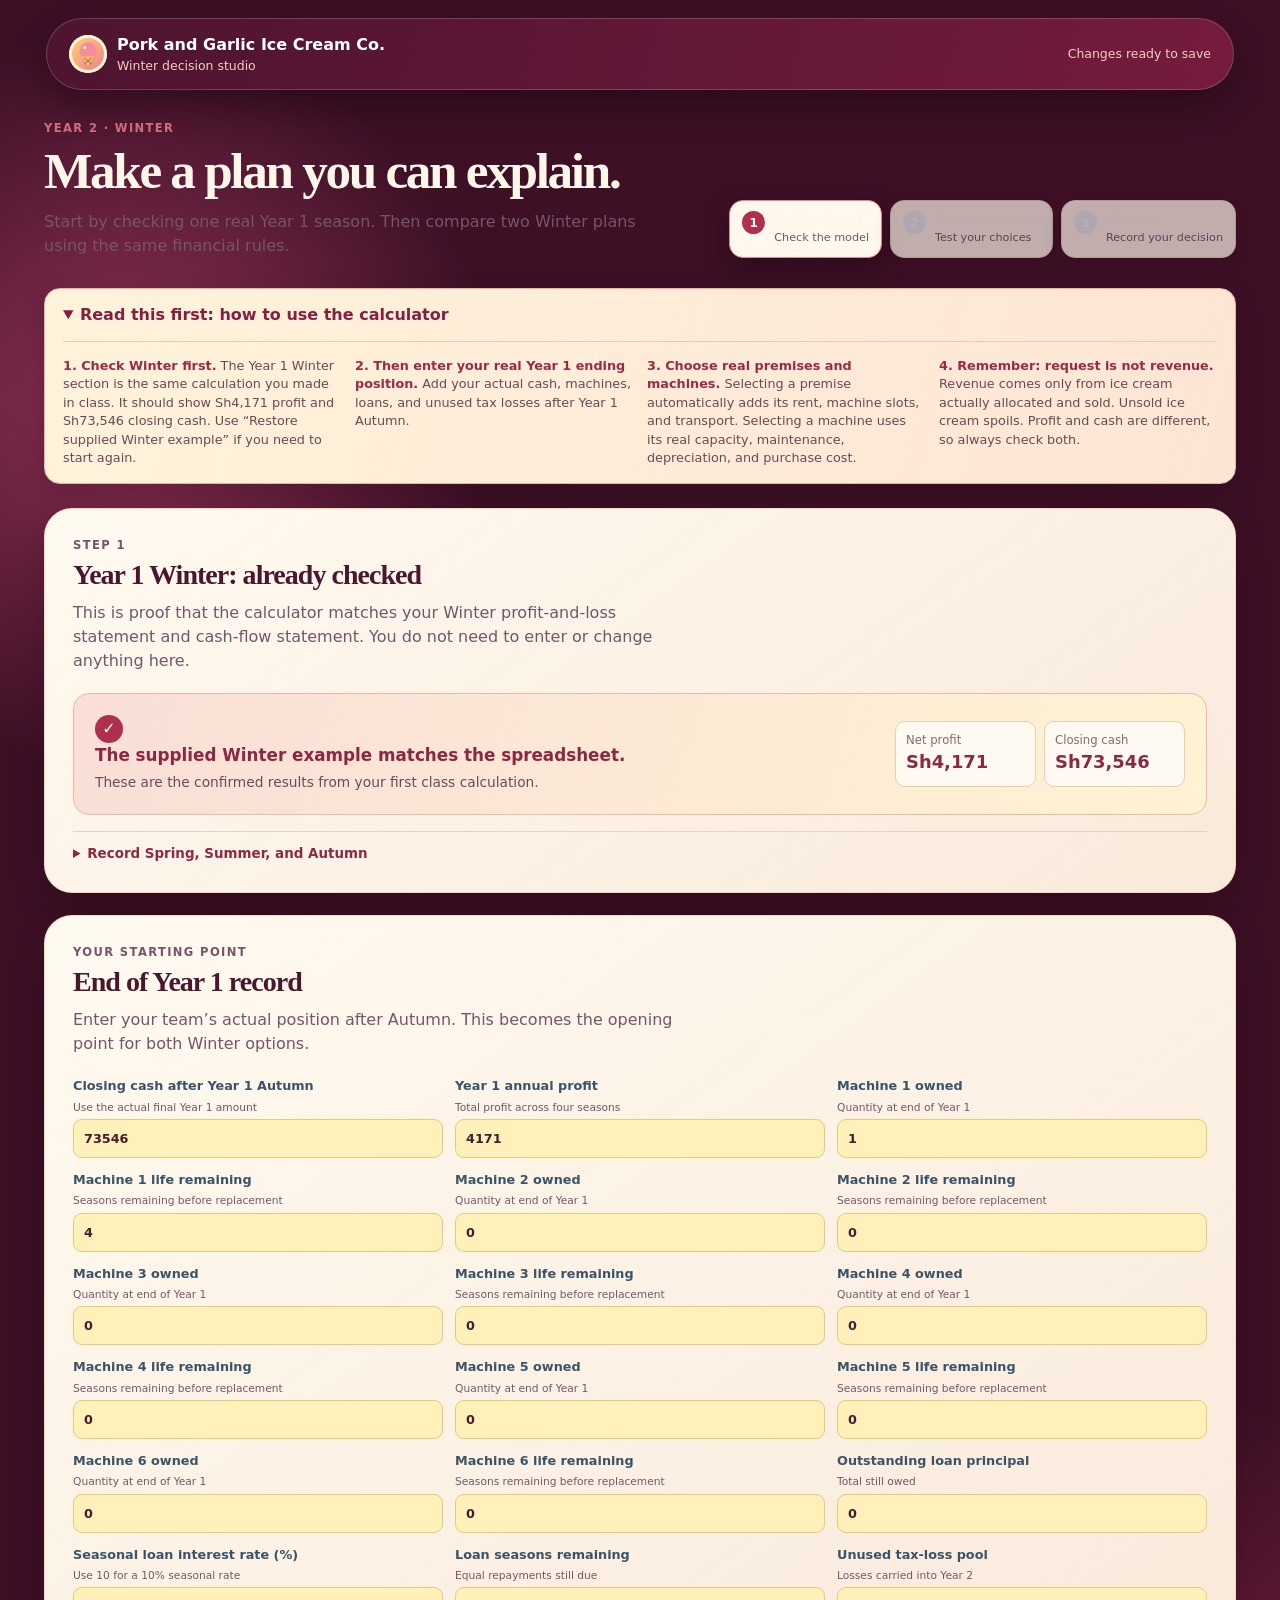
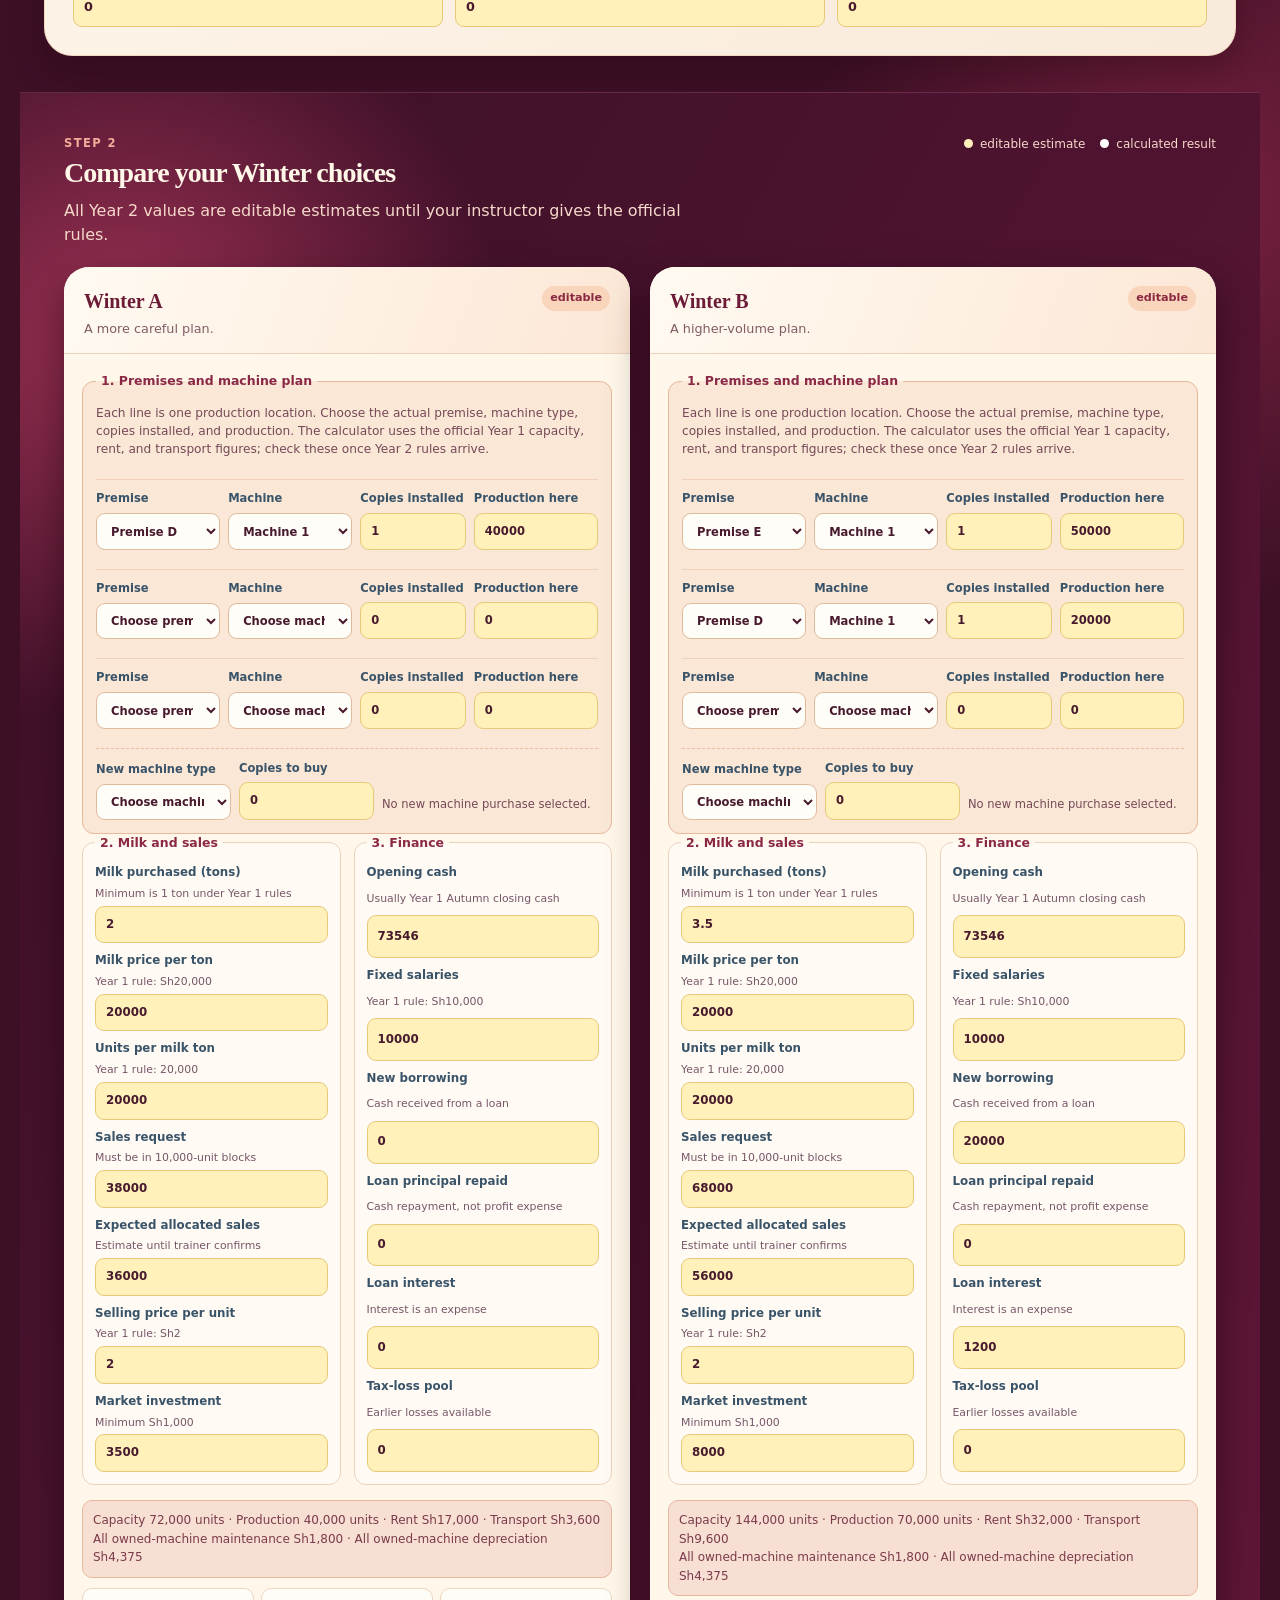
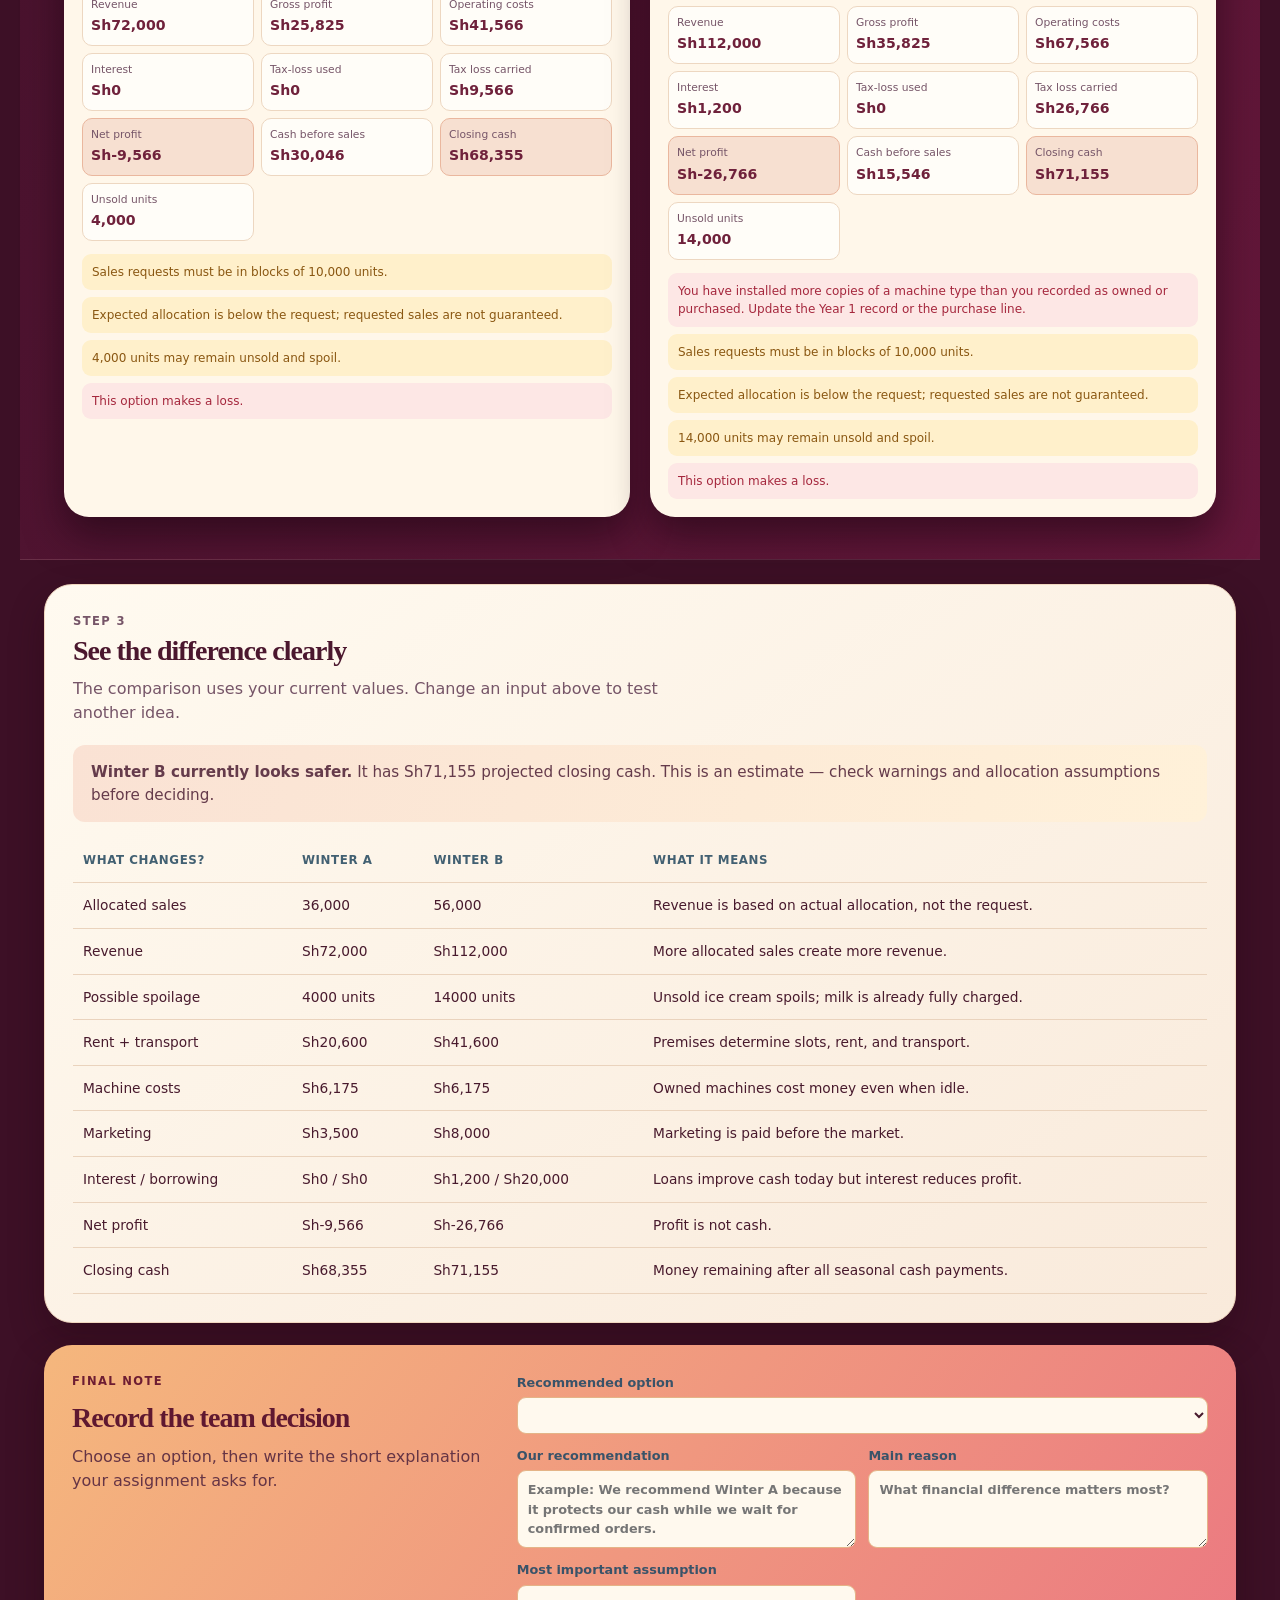
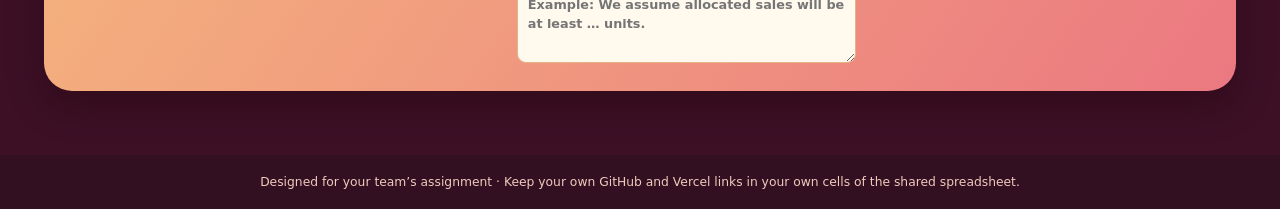
==== index.html @ 39e5e7fb "Add files via upload" ====
<!doctype html>
<html lang="en">
<head>
  <meta charset="utf-8" />
  <meta name="viewport" content="width=device-width, initial-scale=1" />
  <meta name="description" content="Year 2 Winter decision tool for Pork and Garlic Ice Cream Co." />
  <title>Winter Decision Studio | Pork and Garlic Ice Cream Co.</title>
  <link rel="icon" type="image/svg+xml" href="data:image/svg+xml,%3Csvg xmlns='http://www.w3.org/2000/svg' viewBox='0 0 64 64'%3E%3Crect width='64' height='64' rx='16' fill='%23501430'/%3E%3Ccircle cx='32' cy='25' r='15' fill='%23f58b9d'/%3E%3Cpath d='M20 36h24L32 56z' fill='%23f4bd72'/%3E%3Cpath d='M25 39l14 12M39 39L25 51' stroke='%23b67245' stroke-width='2'/%3E%3Ccircle cx='26' cy='20' r='3' fill='%23fff0c8'/%3E%3C/svg%3E" />
  <link rel="stylesheet" href="styles.css?v=20260917-boutique" />
</head>
<body>
  <header class="topbar">
    <div class="brand"><span class="brand-mark" role="img" aria-label="Ice cream cone"><svg viewBox="0 0 64 64" aria-hidden="true"><circle cx="32" cy="25" r="15" fill="#f58b9d"/><circle cx="26" cy="20" r="3" fill="#fff0c8"/><path d="M20 36h24L32 56z" fill="#f4bd72"/><path d="M25 39l14 12M39 39L25 51" fill="none" stroke="#b67245" stroke-width="2"/></svg></span><div><strong>Pork and Garlic Ice Cream Co.</strong><small>Winter decision studio</small></div></div>
    <span class="save-state" id="saveState">Saved on this device</span>
  </header>

  <main class="shell">
    <section class="intro" aria-labelledby="pageTitle">
      <div><p class="eyebrow">YEAR 2 · WINTER</p><h1 id="pageTitle">Make a plan you can explain.</h1><p class="intro-copy">Start by checking one real Year 1 season. Then compare two Winter plans using the same financial rules.</p></div>
      <ol class="steps" aria-label="Three step process"><li class="active"><span>1</span><b>Verify Year 1</b><small>Check the model</small></li><li><span>2</span><b>Compare plans</b><small>Test your choices</small></li><li><span>3</span><b>Choose</b><small>Record your decision</small></li></ol>
    </section>

    <details class="quick-guide" open>
      <summary>Read this first: how to use the calculator</summary>
      <div class="guide-grid">
        <p><b>1. Check Winter first.</b> The Year 1 Winter section is the same calculation you made in class. It should show Sh4,171 profit and Sh73,546 closing cash. Use “Restore supplied Winter example” if you need to start again.</p>
        <p><b>2. Then enter your real Year 1 ending position.</b> Add your actual cash, machines, loans, and unused tax losses after Year 1 Autumn.</p>
        <p><b>3. Choose real premises and machines.</b> Selecting a premise automatically adds its rent, machine slots, and transport. Selecting a machine uses its real capacity, maintenance, depreciation, and purchase cost.</p>
        <p><b>4. Remember: request is not revenue.</b> Revenue comes only from ice cream actually allocated and sold. Unsold ice cream spoils. Profit and cash are different, so always check both.</p>
      </div>
    </details>

    <section class="panel validation" id="year1" aria-labelledby="year1Title">
      <div class="section-heading"><div><p class="eyebrow">STEP 1</p><h2 id="year1Title">Year 1 Winter: already checked</h2><p>This is proof that the calculator matches your Winter profit-and-loss statement and cash-flow statement. You do not need to enter or change anything here.</p></div></div>
      <div class="simple-validation"><div><span class="check-mark">✓</span><h3>The supplied Winter example matches the spreadsheet.</h3><p>These are the confirmed results from your first class calculation.</p></div><div class="key-results light"><div><small>Net profit</small><strong>Sh4,171</strong></div><div><small>Closing cash</small><strong>Sh73,546</strong></div></div></div>
      <details class="calculation-details"><summary>Record Spring, Summer, and Autumn</summary><p class="helper">Winter is fixed above. Choose the next season, enter your team’s real decisions and actual sales, then save it. Opening cash is automatically brought forward from the previous season’s closing cash.</p><label class="select-label">Season to record <select id="seasonSelect"><option>Spring</option><option>Summer</option><option>Autumn</option></select></label><div class="key-results season-results"><div><small>Calculated net profit</small><strong id="seasonProfit">—</strong></div><div><small>Calculated closing cash</small><strong id="seasonCash">—</strong></div></div><h3 class="season-message" id="validationMessage">Enter your Spring decisions.</h3><div class="field-grid" id="validationInputs"></div><div class="calculation-strip" id="validationBreakdown"></div><button type="button" class="secondary save-button" id="saveSeason">Save this season</button><div class="progress-line" id="year1Progress"></div></details>
    </section>

    <section class="panel starting-position" aria-labelledby="positionTitle">
      <div class="section-heading"><div><p class="eyebrow">YOUR STARTING POINT</p><h2 id="positionTitle">End of Year 1 record</h2><p>Enter your team’s actual position after Autumn. This becomes the opening point for both Winter options.</p></div></div>
      <div class="field-grid position-grid" id="positionInputs"></div>
    </section>

    <section class="strategy-section" id="year2" aria-labelledby="strategyTitle">
      <div class="section-heading on-dark"><div><p class="eyebrow">STEP 2</p><h2 id="strategyTitle">Compare your Winter choices</h2><p>All Year 2 values are editable estimates until your instructor gives the official rules.</p></div><div class="legend"><span class="dot editable"></span>editable estimate <span class="dot calculated"></span>calculated result</div></div>
      <div class="scenario-grid" id="scenarioGrid"></div>
    </section>

    <section class="panel comparison" aria-labelledby="comparisonTitle">
      <div class="section-heading"><div><p class="eyebrow">STEP 3</p><h2 id="comparisonTitle">See the difference clearly</h2><p>The comparison uses your current values. Change an input above to test another idea.</p></div></div>
      <div class="comparison-summary" id="comparisonSummary"></div>
      <div class="table-wrap"><table><thead><tr><th>What changes?</th><th>Winter A</th><th>Winter B</th><th>What it means</th></tr></thead><tbody id="comparisonTable"></tbody></table></div>
    </section>

    <section class="recommendation" aria-labelledby="recommendationTitle">
      <div><p class="eyebrow">FINAL NOTE</p><h2 id="recommendationTitle">Record the team decision</h2><p>Choose an option, then write the short explanation your assignment asks for.</p></div>
      <div class="recommendation-fields"><label>Recommended option<select id="recommended"><option value="A">Winter A</option><option value="B">Winter B</option></select></label><label>Our recommendation<textarea id="recommendationText" placeholder="Example: We recommend Winter A because it protects our cash while we wait for confirmed orders."></textarea></label><label>Main reason<textarea id="reasonText" placeholder="What financial difference matters most?"></textarea></label><label>Most important assumption<textarea id="assumptionText" placeholder="Example: We assume allocated sales will be at least … units."></textarea></label></div>
    </section>
  </main>
  <footer>Designed for your team’s assignment · Keep your own GitHub and Vercel links in your own cells of the shared spreadsheet.</footer>
  <script src="app.js?v=20260917-6"></script>
</body>
</html>
---- styles.css ----
:root{--navy:#082640;--ink:#102c45;--teal:#087e7b;--teal-light:#dff5f2;--yellow:#fff0bd;--paper:#f5f8fb;--line:#d9e3ea;--muted:#607487;--danger:#b63b49;--danger-bg:#fff0f1;--safe:#167452;--safe-bg:#e5f6ee;--caution:#9b6500;--caution-bg:#fff7df;font-family:Inter,ui-sans-serif,system-ui,-apple-system,BlinkMacSystemFont,"Segoe UI",sans-serif;color:var(--ink)}*{box-sizing:border-box}body{margin:0;background:radial-gradient(circle at 90% -10%,#d5f1ee 0,transparent 25rem),var(--paper);font-size:16px;line-height:1.5}.topbar{height:72px;background:var(--navy);color:white;display:flex;align-items:center;justify-content:space-between;padding:0 max(24px,calc((100vw - 1240px)/2));box-shadow:0 2px 10px #001a2d22}.brand{display:flex;gap:10px;align-items:center}.brand-mark{height:38px;width:38px;border-radius:11px;background:linear-gradient(135deg,#26b9ad,#b2e6dc);display:grid;place-items:center;color:var(--navy);font-weight:900;font-size:.8rem}.brand strong,.brand small{display:block}.brand small,.save-state{color:#b9d5df;font-size:.78rem}.shell{max-width:1240px;margin:auto;padding:40px 24px 64px}.intro{display:flex;align-items:end;justify-content:space-between;gap:30px;margin-bottom:30px}.eyebrow{font-size:.72rem;font-weight:800;letter-spacing:.12em;color:var(--teal);margin:0 0 7px}.on-dark .eyebrow{color:#85dfd4}h1,h2,h3,p{margin-top:0}h1{font-size:clamp(2rem,4vw,3.25rem);letter-spacing:-.055em;line-height:1.04;margin-bottom:12px}h2{font-size:1.75rem;letter-spacing:-.035em;margin-bottom:5px}h3{font-size:1.05rem;margin-bottom:5px}.intro-copy,.section-heading p{max-width:620px;color:var(--muted);margin-bottom:0}.steps{list-style:none;display:flex;padding:0;margin:0;gap:8px}.steps li{min-width:115px;border:1px solid var(--line);background:#fff;border-radius:14px;padding:10px 12px;display:grid;grid-template-columns:25px 1fr;column-gap:7px;opacity:.68}.steps .active{border-color:#7acbc3;box-shadow:0 5px 20px #0b7f7920;opacity:1}.steps span{background:#e4eef3;border-radius:50%;width:23px;height:23px;display:grid;place-items:center;font-size:.75rem;font-weight:800;grid-row:span 2}.steps .active span{background:var(--teal);color:#fff}.steps b{font-size:.78rem}.steps small{font-size:.7rem;color:var(--muted)}.panel{background:#fff;border:1px solid var(--line);border-radius:22px;padding:28px;margin:22px 0;box-shadow:0 10px 24px #0c2a4209}.section-heading{display:flex;justify-content:space-between;align-items:start;gap:20px;margin-bottom:20px}.select-label,label{font-size:.8rem;font-weight:750;color:#395369;display:grid;gap:5px}select,input,textarea{font:inherit;color:var(--ink);border:1px solid #c9d5dc;border-radius:9px;padding:9px 10px;background:#fff;min-width:0}select:focus,input:focus,textarea:focus{outline:3px solid #50bcb45c;border-color:var(--teal)}.select-label select{min-width:125px;background:#fff}.year-grid{display:grid;grid-template-columns:1.75fr .85fr;gap:18px}.input-card{border:1px solid var(--line);border-radius:16px;padding:18px;background:#f9fbfc}.helper,.small-note{font-size:.8rem;color:var(--muted)}.field-grid{display:grid;grid-template-columns:repeat(3,minmax(0,1fr));gap:12px;margin-top:17px}.field-grid input,.scenario input{background:var(--yellow);border-color:#e7d397;width:100%}.field-grid label small,.scenario label small{font-weight:500;color:var(--muted);line-height:1.25}.validation-result{border-radius:16px;padding:20px;background:linear-gradient(150deg,#0b665f,#093a57);color:white;display:flex;flex-direction:column}.result-kicker{font-size:.7rem;letter-spacing:.1em;font-weight:800;color:#a2e7de;margin-bottom:7px}.validation-result h3{font-size:1.2rem}.key-results{display:grid;grid-template-columns:1fr 1fr;gap:8px;margin:14px 0}.key-results div{background:#ffffff16;border:1px solid #ffffff1c;border-radius:10px;padding:10px}.key-results small{display:block;color:#b8dbe2;font-size:.73rem}.key-results strong{font-size:1.12rem}.validation-result .small-note{color:#d1e5e9;margin-top:auto}.secondary{background:#fff;color:#0b4d5d;border:0;border-radius:9px;padding:10px;font-weight:800;cursor:pointer}.calculation-strip{display:grid;grid-template-columns:repeat(7,minmax(100px,1fr));gap:1px;background:var(--line);border:1px solid var(--line);border-radius:14px;overflow:hidden;margin-top:18px}.calc-item{background:#fff;padding:12px}.calc-item small{display:block;color:var(--muted);font-size:.72rem}.calc-item b{font-size:.9rem}.progress-line{margin-top:14px;border-radius:10px;padding:11px 14px;background:#edf7f6;color:#135d59;font-size:.86rem}.position-grid{margin:0}.strategy-section{margin:36px -24px 24px;padding:42px max(24px,calc((100vw - 1192px)/2));background:linear-gradient(120deg,#072a45,#074e59);color:#fff}.on-dark h2{color:#fff}.on-dark p{color:#c5dce0}.legend{font-size:.75rem;color:#cfe1e4;display:flex;align-items:center;gap:7px}.dot{width:9px;height:9px;border-radius:50%;display:inline-block}.dot.editable{background:var(--yellow)}.dot.calculated{background:#fff;margin-left:8px}.scenario-grid{display:grid;grid-template-columns:repeat(2,minmax(0,1fr));gap:20px}.scenario{background:#f6fbfb;color:var(--ink);border-radius:19px;overflow:hidden;box-shadow:0 14px 30px #0019273a}.scenario-header{padding:19px 20px 15px;background:#fff;border-bottom:1px solid var(--line);display:flex;justify-content:space-between;gap:15px}.scenario-header h3{font-size:1.25rem;margin:0}.scenario-header p{margin:3px 0 0;color:var(--muted);font-size:.8rem}.pill{height:max-content;padding:4px 8px;border-radius:99px;background:#e6f5f2;color:#12645f;font-size:.7rem;font-weight:800}.scenario-body{padding:18px}.scenario .input-groups{display:grid;grid-template-columns:1fr 1fr;gap:13px}.scenario fieldset{margin:0;border:1px solid #d7e3e5;border-radius:12px;padding:12px;display:grid;gap:9px}.scenario legend{font-size:.78rem;padding:0 5px;font-weight:850;color:#23536a}.scenario label{font-size:.74rem}.scenario label small{font-size:.68rem}.scenario-results{margin-top:15px}.results-grid{display:grid;grid-template-columns:repeat(3,1fr);gap:7px}.metric{background:white;border:1px solid #dce8e9;border-radius:10px;padding:8px}.metric small{color:var(--muted);font-size:.67rem;display:block}.metric b{font-size:.88rem}.metric.strong{background:#dff4ef;border-color:#abded2}.warning-list{display:grid;gap:7px;margin-top:13px}.warning{padding:9px 10px;border-radius:9px;font-size:.75rem}.warning.safe{background:var(--safe-bg);color:var(--safe)}.warning.caution{background:var(--caution-bg);color:var(--caution)}.warning.danger{background:var(--danger-bg);color:var(--danger)}.comparison-summary{padding:16px 18px;border-radius:12px;background:linear-gradient(100deg,#e0f6f3,#f7fbfb);font-size:.95rem;margin-bottom:18px}.table-wrap{overflow-x:auto}table{width:100%;border-collapse:collapse;min-width:670px}th,td{text-align:left;border-bottom:1px solid var(--line);padding:12px 10px;font-size:.86rem}th{color:#426072;font-size:.74rem;text-transform:uppercase;letter-spacing:.05em}.recommendation{border-radius:22px;background:linear-gradient(120deg,#ffe8a2,#f9d66a);padding:28px;display:grid;grid-template-columns:.75fr 1.25fr;gap:30px}.recommendation .eyebrow{color:#775400}.recommendation h2{margin-bottom:6px}.recommendation p{color:#604d20}.recommendation-fields{display:grid;grid-template-columns:1fr 1fr;gap:12px}.recommendation-fields label:first-child{grid-column:span 2}.recommendation textarea{min-height:78px;resize:vertical}footer{background:#06253c;color:#bed1d9;text-align:center;padding:18px 24px;font-size:.77rem}@media(max-width:880px){.intro,.section-heading{align-items:start;flex-direction:column}.steps{width:100%}.steps li{flex:1}.year-grid,.scenario-grid,.recommendation{grid-template-columns:1fr}.field-grid{grid-template-columns:repeat(2,minmax(0,1fr))}.strategy-section{padding-top:30px}.recommendation-fields{grid-template-columns:1fr}.recommendation-fields label:first-child{grid-column:auto}}@media(max-width:530px){.topbar{height:auto;padding:14px 18px}.save-state{display:none}.shell{padding:26px 15px 48px}.panel{padding:18px;border-radius:17px}.steps li{min-width:0;padding:8px}.steps small{display:none}.steps b{font-size:.7rem}.field-grid{grid-template-columns:1fr}.calculation-strip{grid-template-columns:repeat(2,1fr)}.scenario .input-groups{grid-template-columns:1fr}.strategy-section{margin-left:-15px;margin-right:-15px;padding-left:15px;padding-right:15px}.legend{font-size:.68rem}.key-results{grid-template-columns:1fr 1fr}}
/* Premise and machine choices are shown as a compact production plan. */
.setup{margin:0 0 14px;border:1px solid #9ed7d1!important;background:#eaf8f6;padding:13px!important}.setup-help{font-size:.76rem;color:#416471;margin:0 0 12px}.setup-row{display:grid;grid-template-columns:1fr 1fr .85fr 1fr;gap:8px;padding:10px 0;border-top:1px solid #cce6e2}.setup-row label,.purchase-row label{font-size:.72rem}.setup-row select,.purchase-row select{width:100%;background:#fff}.purchase-row{display:grid;grid-template-columns:1fr 1fr 1.6fr;gap:8px;align-items:end;padding-top:11px;border-top:1px dashed #9fcfc9}.purchase-row p{font-size:.72rem;color:#35626a;margin:0 0 6px}.machine-summary{font-size:.75rem;line-height:1.55;color:#1f5b5a;background:#dff3ef;border:1px solid #b6dfd7;border-radius:10px;padding:10px;margin-bottom:10px}@media(max-width:530px){.setup-row,.purchase-row{grid-template-columns:1fr 1fr}.purchase-row p{grid-column:span 2}}
 .save-button{margin-top:8px;background:#cceee8}
 .quick-guide{margin:0 0 24px;border:1px solid #b6ddd8;background:#eaf8f5;border-radius:16px;padding:0 18px}.quick-guide summary{padding:14px 0;color:#105f5b;font-weight:850;cursor:pointer}.guide-grid{display:grid;grid-template-columns:repeat(4,minmax(0,1fr));gap:14px;border-top:1px solid #bde0db;padding:15px 0}.guide-grid p{font-size:.8rem;line-height:1.45;color:#355b68;margin:0}.guide-grid b{color:#0b5658}@media(max-width:880px){.guide-grid{grid-template-columns:repeat(2,minmax(0,1fr))}}@media(max-width:530px){.guide-grid{grid-template-columns:1fr}.quick-guide{padding:0 14px}}
 .simple-validation{display:flex;align-items:center;justify-content:space-between;gap:24px;padding:21px;border:1px solid #a9dacd;border-radius:16px;background:linear-gradient(105deg,#e1f7ee,#f6fffb)}.simple-validation h3{margin:0 0 4px;color:#176146}.simple-validation p{margin:0;color:#3a6658;font-size:.86rem}.check-mark{display:inline-grid;place-items:center;width:28px;height:28px;border-radius:50%;background:#137553;color:#fff;font-weight:900;margin-right:7px;vertical-align:middle}.key-results.light{min-width:290px;margin:0}.key-results.light div{background:#fff;border-color:#bde4d5;color:#165c43}.key-results.light small{color:#497362}.calculation-details{margin-top:16px;border-top:1px solid var(--line);padding-top:12px}.calculation-details summary{color:#416475;font-size:.84rem;font-weight:750;cursor:pointer}.calculation-details .select-label{margin-top:13px;width:max-content}.calculation-details .calculation-strip{margin-top:16px}@media(max-width:650px){.simple-validation{align-items:start;flex-direction:column}.key-results.light{min-width:0;width:100%}}
 .season-results{margin:16px 0 12px;max-width:410px}.season-results div{background:#edf7f5;border:1px solid #bee1d9;color:#155b56}.season-results small{color:#55736f}.season-message{font-size:.9rem;color:#2d5d70;margin:12px 0 0}
/* Boutique ice-cream redesign: visual layer only. Calculator structure and logic stay unchanged. */
:root{--navy:#3b1025;--ink:#481a2d;--teal:#ad304d;--teal-light:#f7e6d9;--yellow:#fff0bd;--paper:#51142f;--line:#ead3bd;--muted:#765568;--danger:#a5273d;--danger-bg:#fde8e8;--safe:#28745c;--safe-bg:#e4f1e8;--caution:#8a5712;--caution-bg:#fff2d2}
body{background:radial-gradient(circle at 10% 8%,#8f3155 0,transparent 23rem),radial-gradient(circle at 94% 36%,#76203f 0,transparent 25rem),#3d1026;color:var(--ink)}
.topbar{max-width:1188px;height:auto;min-height:72px;margin:18px auto 0;border:1px solid #ffffff2e;border-radius:999px;background:linear-gradient(105deg,#4d1430,#751b3e);box-shadow:0 15px 35px #18040f77;padding:12px 22px}.brand-mark{background:linear-gradient(135deg,#ffd474,#ef7d92);color:#57122c;border-radius:50%;box-shadow:inset 0 0 0 3px #fff4d5}.brand small,.save-state{color:#f4cfbd}.shell{padding-top:30px}.intro{color:#fff6ea}.intro-copy{color:#f3d8cf}.eyebrow{color:#cf6d7f}.steps li{background:#fff8ec;border-color:#efd8c5;box-shadow:0 7px 18px #20061044}.steps .active{border-color:#ed8391;box-shadow:0 8px 25px #1c050e88}.steps .active span{background:#b12f4d}.panel{background:linear-gradient(145deg,#fffaf0,#f9eadb);border-color:#f1d8c0;box-shadow:0 16px 35px #21071055;border-radius:28px}.section-heading p,.intro-copy{color:var(--muted)}h1{font-family:Georgia,'Times New Roman',serif;letter-spacing:-.045em}h2{font-family:Georgia,'Times New Roman',serif;color:#4b172e}.quick-guide{border-color:#e9b59c;background:linear-gradient(105deg,#fff3db,#fde5d4);box-shadow:0 10px 28px #22071144}.quick-guide summary{color:#841f41}.guide-grid{border-color:#edcbb7}.guide-grid p{color:#704653}.guide-grid b{color:#9c2945}.simple-validation{background:linear-gradient(105deg,#f9dfd7,#fff3d3);border-color:#eab99f}.simple-validation h3{color:#8d2642}.simple-validation p{color:#704859}.check-mark{background:#af304d}.key-results.light div,.season-results div{background:#fffaf1;border-color:#eacdb3;color:#8a2943}.key-results.light small,.season-results small{color:#8b6670}.calculation-details{border-color:#ead3bd}.calculation-details summary{color:#8d2944}.input-card{background:#fff6e9;border-color:#edd9c2}.field-grid input,.scenario input{background:#fff1b9;border-color:#e7c979}.validation-result{background:linear-gradient(145deg,#6f1939,#a12d4b)}.validation-result .small-note{color:#ffe5d3}.secondary{background:#fff6e8;color:#8c2843}.save-button{background:#f5bc87}.strategy-section{background:radial-gradient(circle at 8% 12%,#9d3154 0,transparent 24rem),linear-gradient(120deg,#3b1027,#64173a);border-top:1px solid #ffffff17;border-bottom:1px solid #ffffff17}.on-dark .eyebrow{color:#f3ac9a}.on-dark h2{color:#fff7e8}.on-dark p,.legend{color:#f6d9cb}.scenario{background:#fff7ea;border-radius:25px;box-shadow:0 18px 38px #17040e8c}.scenario-header{background:linear-gradient(110deg,#fffaf1,#fce7d6);border-color:#ecd2bd}.scenario-header h3{font-family:Georgia,'Times New Roman',serif;color:#6b1b36}.scenario-header p{color:#805c65}.pill{background:#f8d5bb;color:#8a2941}.scenario fieldset{border-color:#ead2bb;background:#fffbf4}.scenario legend{color:#8a2845}.setup{background:#fae7d6!important;border-color:#e9b99f!important}.setup-help,.purchase-row p{color:#754957}.setup-row{border-color:#efd1ba}.setup-row select,.purchase-row select{background:#fffdf8;border-color:#dfbb9e}.purchase-row{border-color:#e8bea4}.machine-summary{background:#f8dfd3;border-color:#e9b79e;color:#7a3b4b}.metric{background:#fffdf8;border-color:#edd7c1}.metric strong,.metric b{color:#6f213b}.metric.strong{background:#f7e0d1;border-color:#eab79e}.comparison-summary{background:linear-gradient(105deg,#fae2d4,#fff1d9);color:#653b4b}.recommendation{background:linear-gradient(125deg,#f5b77d,#eb7881);box-shadow:0 15px 35px #25060e77;border-radius:28px}.recommendation .eyebrow{color:#6e1d32}.recommendation h2{color:#5f1830}.recommendation p{color:#653445}.recommendation textarea,.recommendation select{background:#fff9ee;border-color:#e4b487}footer{margin-top:0;background:#321021;color:#f0cabc}.warning.safe{background:#e4f1e8}.warning.caution{background:#fff0cb}.warning.danger{background:#fde7e5}@media(max-width:1240px){.topbar{margin-left:18px;margin-right:18px}}@media(max-width:530px){.topbar{margin:0;border-radius:0}.shell{padding-top:24px}.panel,.recommendation{border-radius:20px}}
.brand-mark svg{width:34px;height:34px;display:block;filter:drop-shadow(0 2px 1px #741d3b22)}
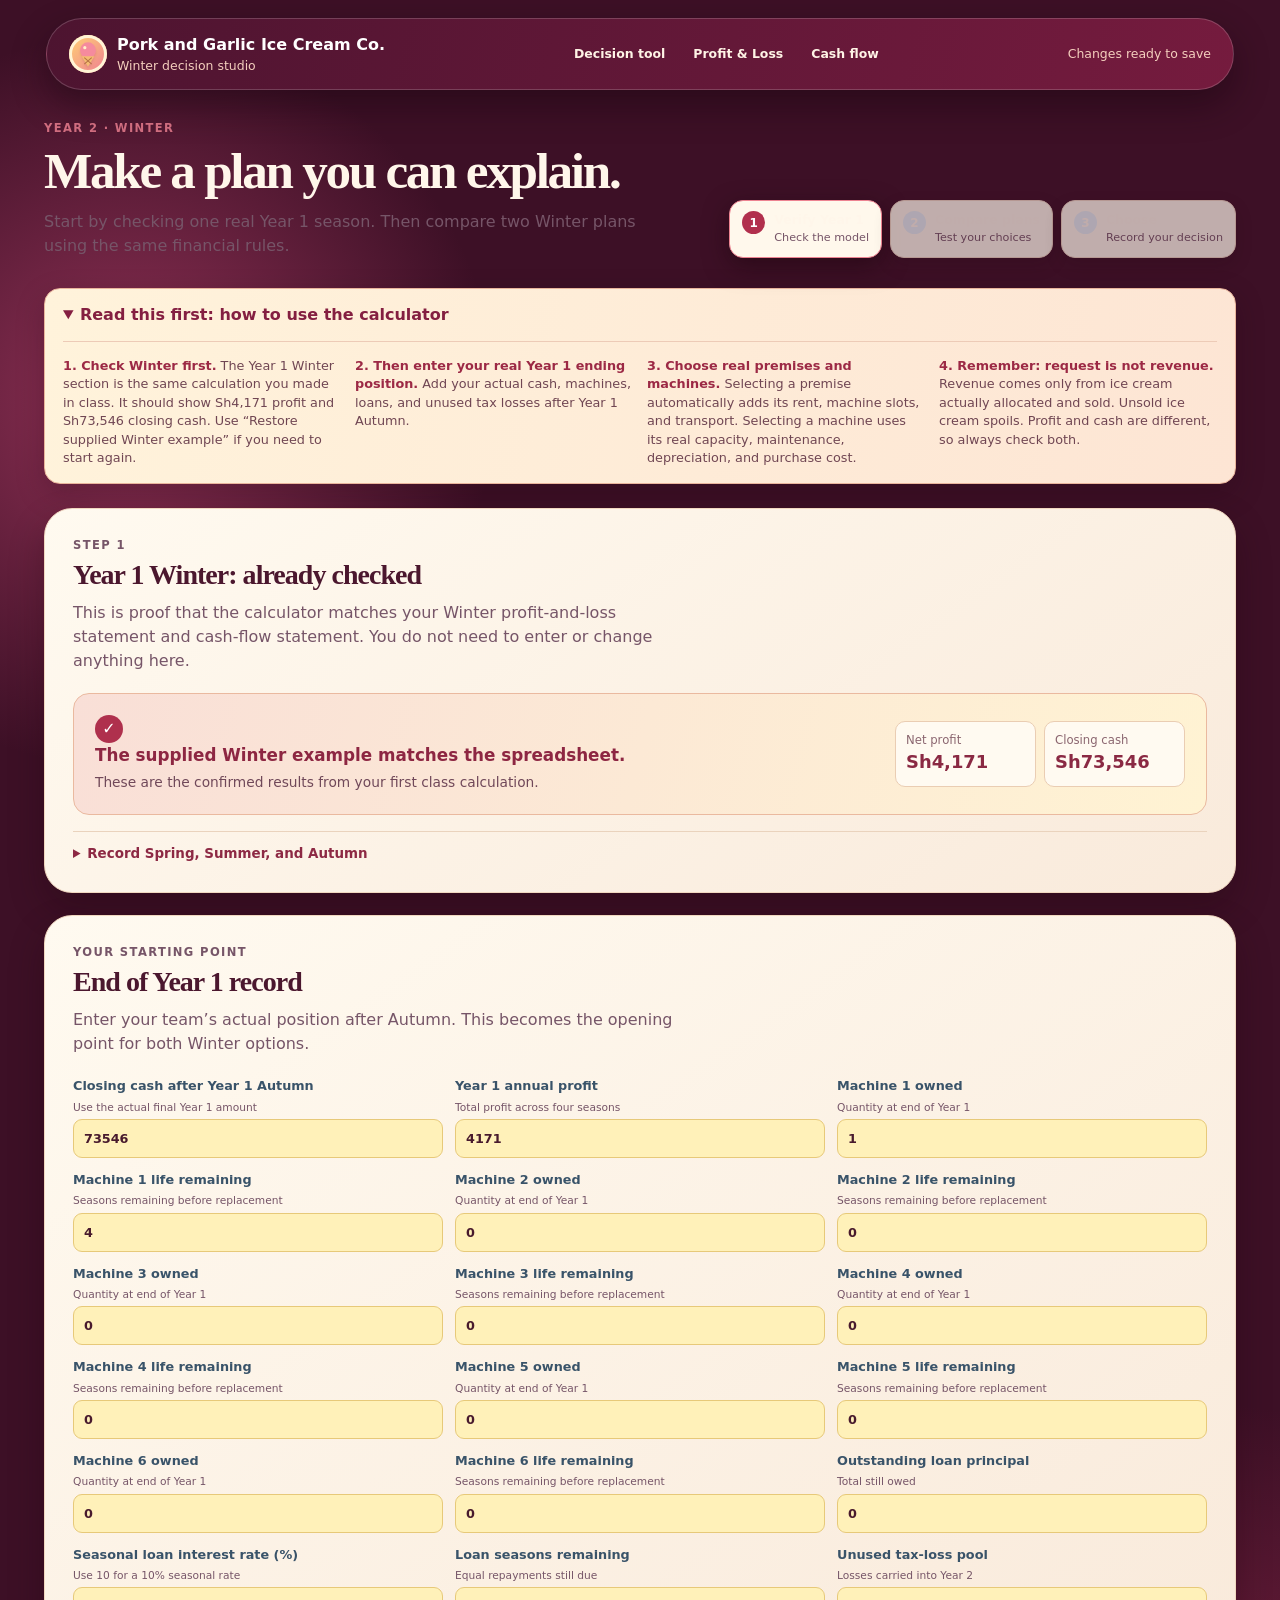
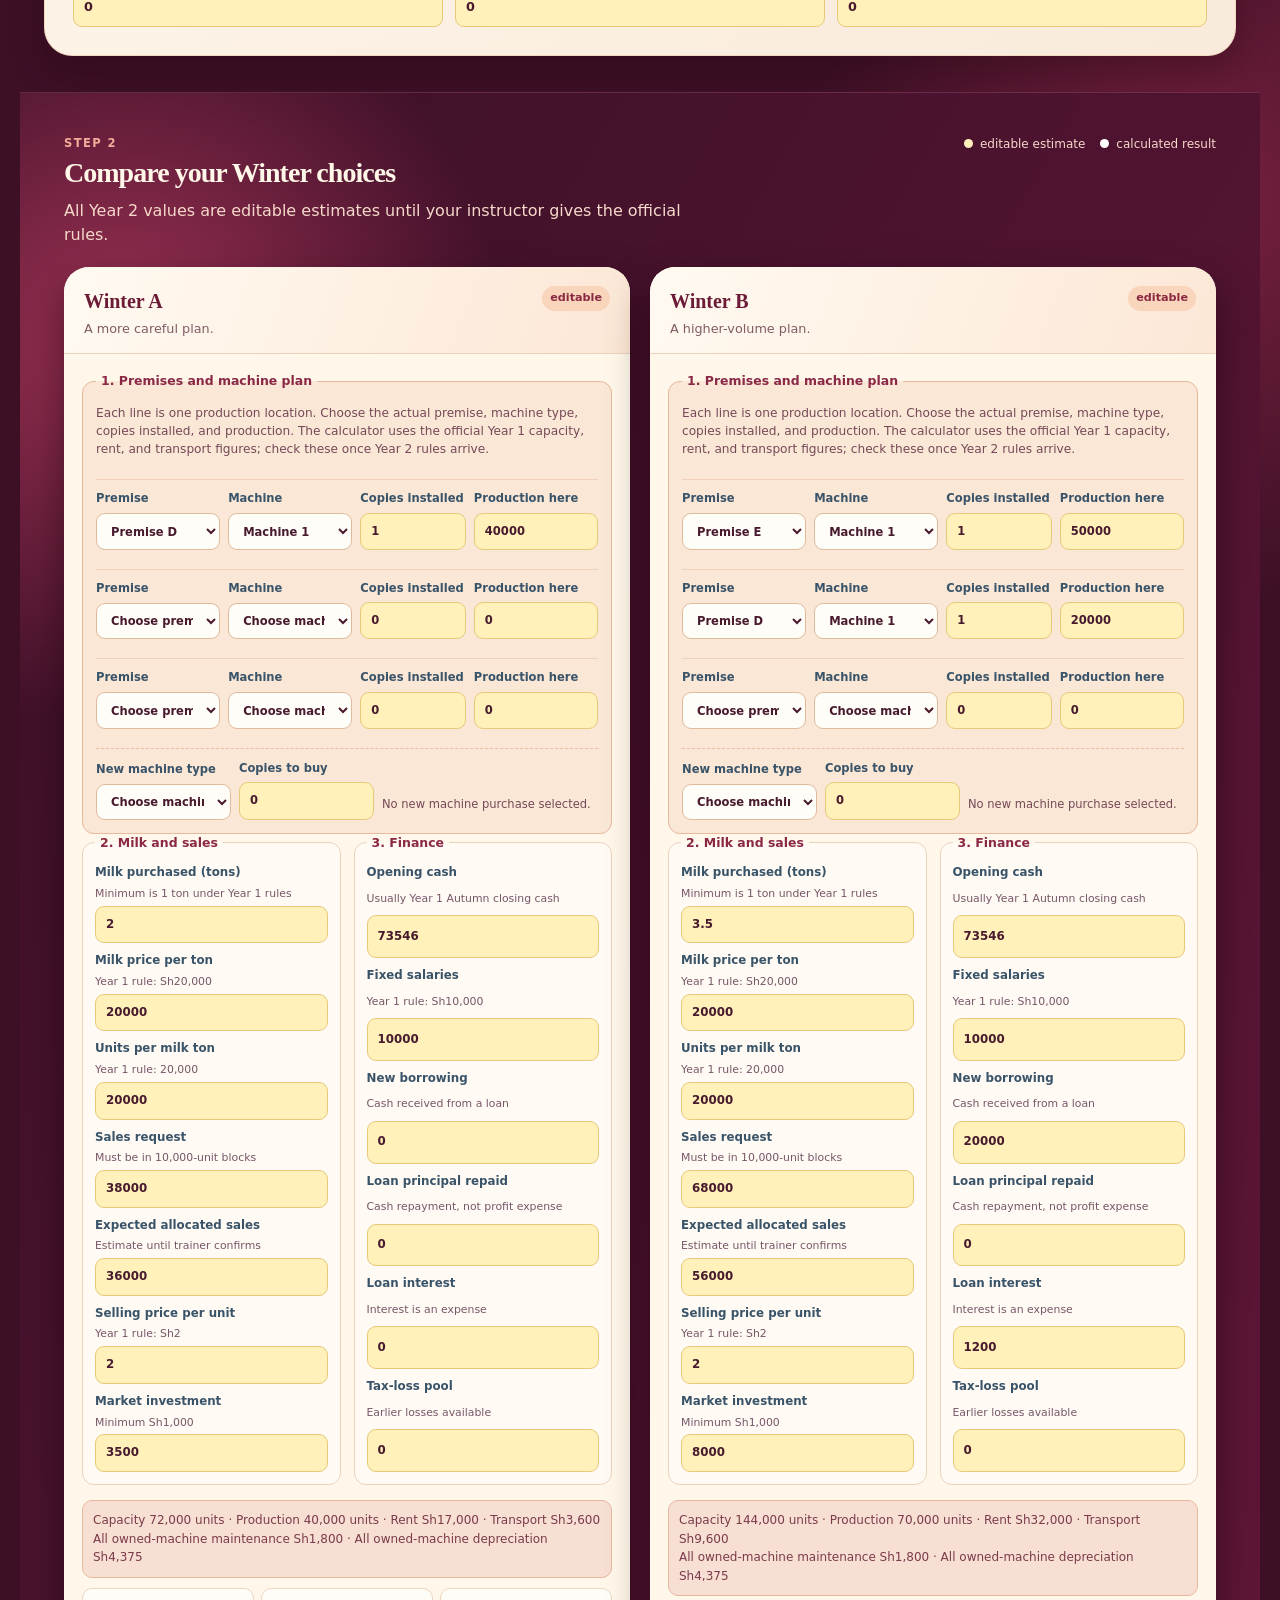
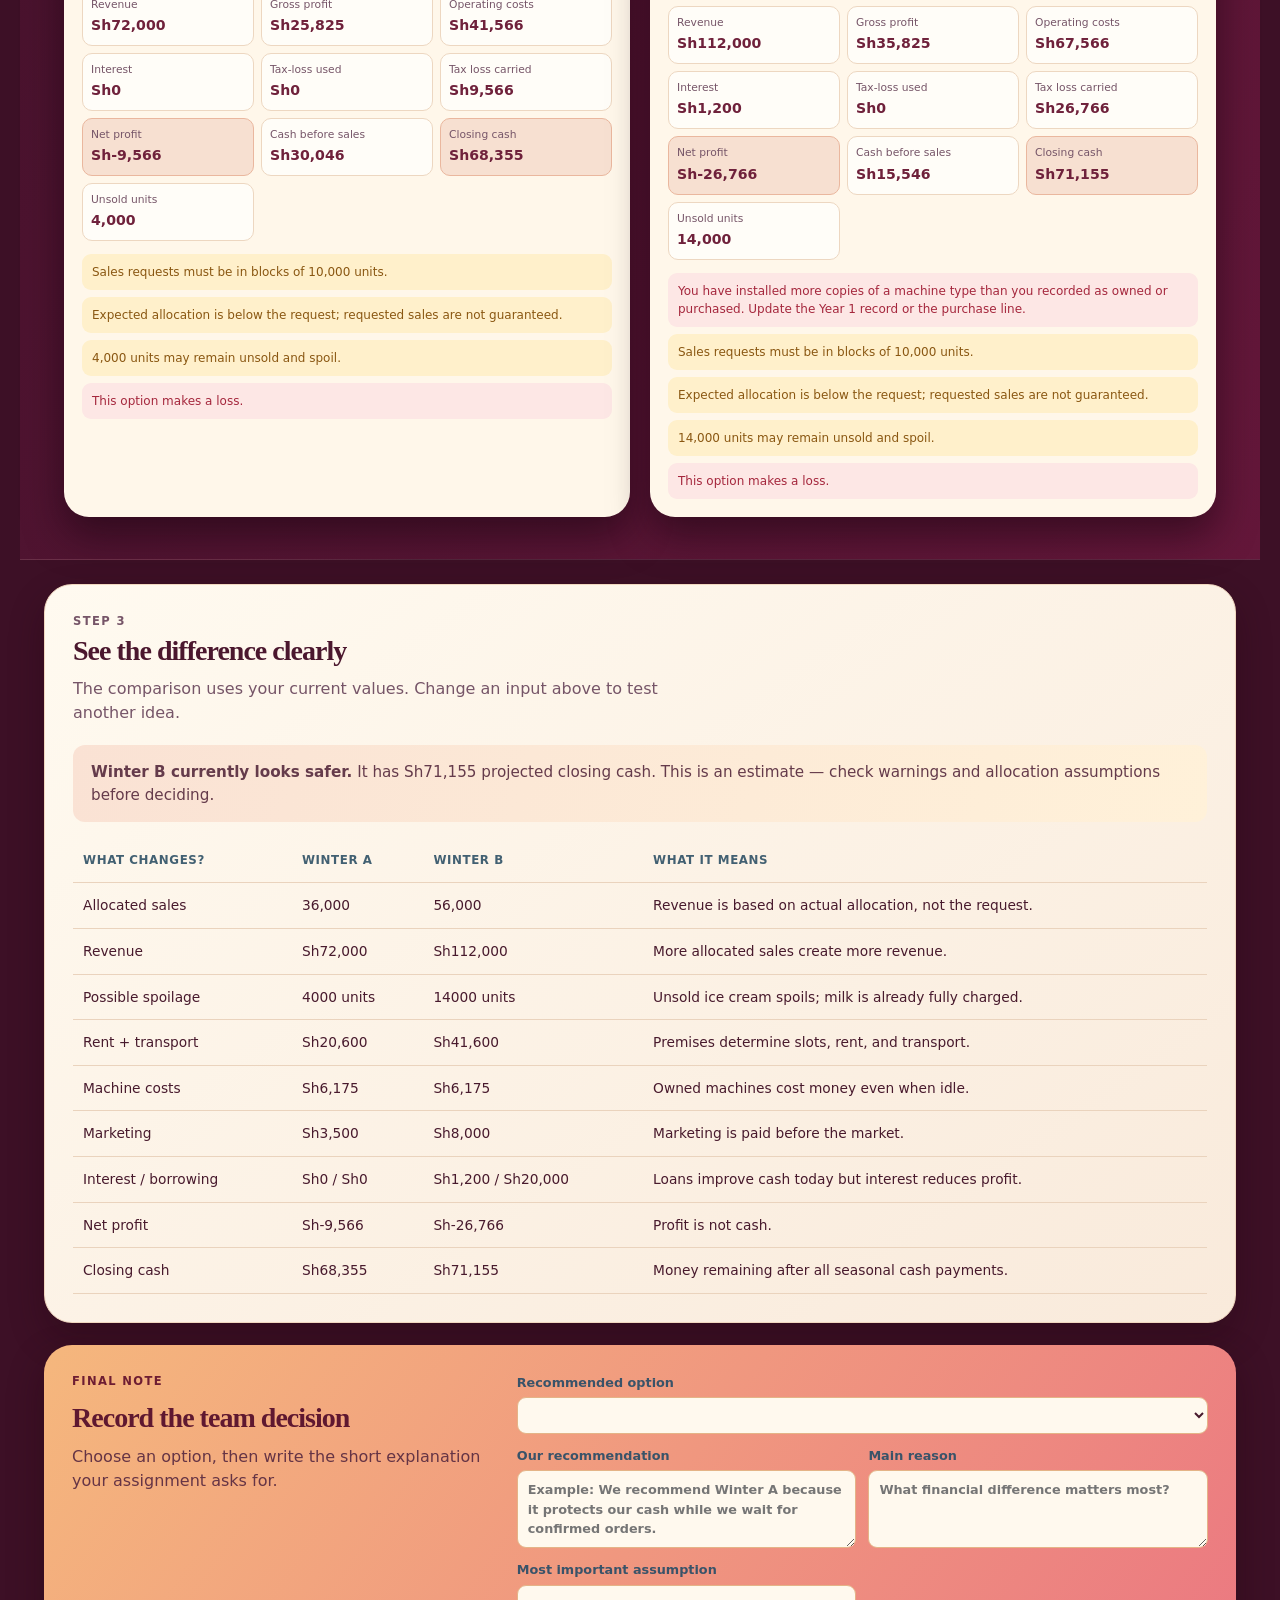
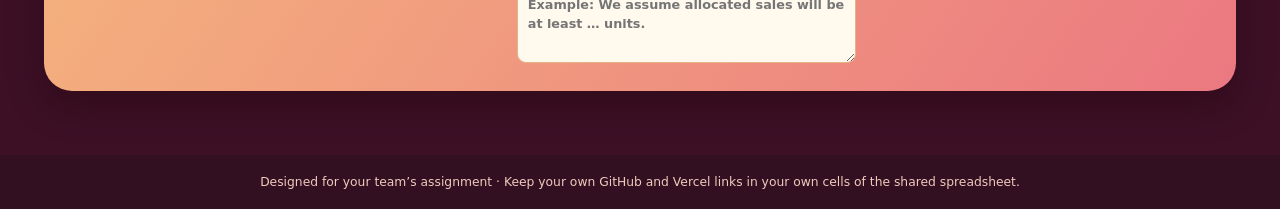
==== commit 5613517e: "Add files via upload" ====
--- a/index.html
+++ b/index.html
@@ -10,7 +10,7 @@
 </head>
 <body>
   <header class="topbar">
-    <div class="brand"><span class="brand-mark" role="img" aria-label="Ice cream cone"><svg viewBox="0 0 64 64" aria-hidden="true"><circle cx="32" cy="25" r="15" fill="#f58b9d"/><circle cx="26" cy="20" r="3" fill="#fff0c8"/><path d="M20 36h24L32 56z" fill="#f4bd72"/><path d="M25 39l14 12M39 39L25 51" fill="none" stroke="#b67245" stroke-width="2"/></svg></span><div><strong>Pork and Garlic Ice Cream Co.</strong><small>Winter decision studio</small></div></div>
+    <div class="brand"><span class="brand-mark" role="img" aria-label="Ice cream cone"><svg viewBox="0 0 64 64" aria-hidden="true"><circle cx="32" cy="25" r="15" fill="#f58b9d"/><circle cx="26" cy="20" r="3" fill="#fff0c8"/><path d="M20 36h24L32 56z" fill="#f4bd72"/><path d="M25 39l14 12M39 39L25 51" fill="none" stroke="#b67245" stroke-width="2"/></svg></span><div><strong>Pork and Garlic Ice Cream Co.</strong><small>Winter decision studio</small></div></div><nav class="page-nav"><a href="index.html">Decision tool</a><a href="profit-loss.html">Profit &amp; Loss</a><a href="cash-flow.html">Cash flow</a></nav>
     <span class="save-state" id="saveState">Saved on this device</span>
   </header>
 
--- a/styles.css
+++ b/styles.css
@@ -10,3 +10,4 @@
 body{background:radial-gradient(circle at 10% 8%,#8f3155 0,transparent 23rem),radial-gradient(circle at 94% 36%,#76203f 0,transparent 25rem),#3d1026;color:var(--ink)}
 .topbar{max-width:1188px;height:auto;min-height:72px;margin:18px auto 0;border:1px solid #ffffff2e;border-radius:999px;background:linear-gradient(105deg,#4d1430,#751b3e);box-shadow:0 15px 35px #18040f77;padding:12px 22px}.brand-mark{background:linear-gradient(135deg,#ffd474,#ef7d92);color:#57122c;border-radius:50%;box-shadow:inset 0 0 0 3px #fff4d5}.brand small,.save-state{color:#f4cfbd}.shell{padding-top:30px}.intro{color:#fff6ea}.intro-copy{color:#f3d8cf}.eyebrow{color:#cf6d7f}.steps li{background:#fff8ec;border-color:#efd8c5;box-shadow:0 7px 18px #20061044}.steps .active{border-color:#ed8391;box-shadow:0 8px 25px #1c050e88}.steps .active span{background:#b12f4d}.panel{background:linear-gradient(145deg,#fffaf0,#f9eadb);border-color:#f1d8c0;box-shadow:0 16px 35px #21071055;border-radius:28px}.section-heading p,.intro-copy{color:var(--muted)}h1{font-family:Georgia,'Times New Roman',serif;letter-spacing:-.045em}h2{font-family:Georgia,'Times New Roman',serif;color:#4b172e}.quick-guide{border-color:#e9b59c;background:linear-gradient(105deg,#fff3db,#fde5d4);box-shadow:0 10px 28px #22071144}.quick-guide summary{color:#841f41}.guide-grid{border-color:#edcbb7}.guide-grid p{color:#704653}.guide-grid b{color:#9c2945}.simple-validation{background:linear-gradient(105deg,#f9dfd7,#fff3d3);border-color:#eab99f}.simple-validation h3{color:#8d2642}.simple-validation p{color:#704859}.check-mark{background:#af304d}.key-results.light div,.season-results div{background:#fffaf1;border-color:#eacdb3;color:#8a2943}.key-results.light small,.season-results small{color:#8b6670}.calculation-details{border-color:#ead3bd}.calculation-details summary{color:#8d2944}.input-card{background:#fff6e9;border-color:#edd9c2}.field-grid input,.scenario input{background:#fff1b9;border-color:#e7c979}.validation-result{background:linear-gradient(145deg,#6f1939,#a12d4b)}.validation-result .small-note{color:#ffe5d3}.secondary{background:#fff6e8;color:#8c2843}.save-button{background:#f5bc87}.strategy-section{background:radial-gradient(circle at 8% 12%,#9d3154 0,transparent 24rem),linear-gradient(120deg,#3b1027,#64173a);border-top:1px solid #ffffff17;border-bottom:1px solid #ffffff17}.on-dark .eyebrow{color:#f3ac9a}.on-dark h2{color:#fff7e8}.on-dark p,.legend{color:#f6d9cb}.scenario{background:#fff7ea;border-radius:25px;box-shadow:0 18px 38px #17040e8c}.scenario-header{background:linear-gradient(110deg,#fffaf1,#fce7d6);border-color:#ecd2bd}.scenario-header h3{font-family:Georgia,'Times New Roman',serif;color:#6b1b36}.scenario-header p{color:#805c65}.pill{background:#f8d5bb;color:#8a2941}.scenario fieldset{border-color:#ead2bb;background:#fffbf4}.scenario legend{color:#8a2845}.setup{background:#fae7d6!important;border-color:#e9b99f!important}.setup-help,.purchase-row p{color:#754957}.setup-row{border-color:#efd1ba}.setup-row select,.purchase-row select{background:#fffdf8;border-color:#dfbb9e}.purchase-row{border-color:#e8bea4}.machine-summary{background:#f8dfd3;border-color:#e9b79e;color:#7a3b4b}.metric{background:#fffdf8;border-color:#edd7c1}.metric strong,.metric b{color:#6f213b}.metric.strong{background:#f7e0d1;border-color:#eab79e}.comparison-summary{background:linear-gradient(105deg,#fae2d4,#fff1d9);color:#653b4b}.recommendation{background:linear-gradient(125deg,#f5b77d,#eb7881);box-shadow:0 15px 35px #25060e77;border-radius:28px}.recommendation .eyebrow{color:#6e1d32}.recommendation h2{color:#5f1830}.recommendation p{color:#653445}.recommendation textarea,.recommendation select{background:#fff9ee;border-color:#e4b487}footer{margin-top:0;background:#321021;color:#f0cabc}.warning.safe{background:#e4f1e8}.warning.caution{background:#fff0cb}.warning.danger{background:#fde7e5}@media(max-width:1240px){.topbar{margin-left:18px;margin-right:18px}}@media(max-width:530px){.topbar{margin:0;border-radius:0}.shell{padding-top:24px}.panel,.recommendation{border-radius:20px}}
 .brand-mark svg{width:34px;height:34px;display:block;filter:drop-shadow(0 2px 1px #741d3b22)}
+.page-nav{display:flex;gap:8px;align-items:center}.page-nav a{color:#fff4e6;text-decoration:none;font-size:.78rem;font-weight:750;padding:8px 10px;border-radius:999px}.page-nav a:hover{background:#ffffff21}@media(max-width:760px){.page-nav{display:none}}
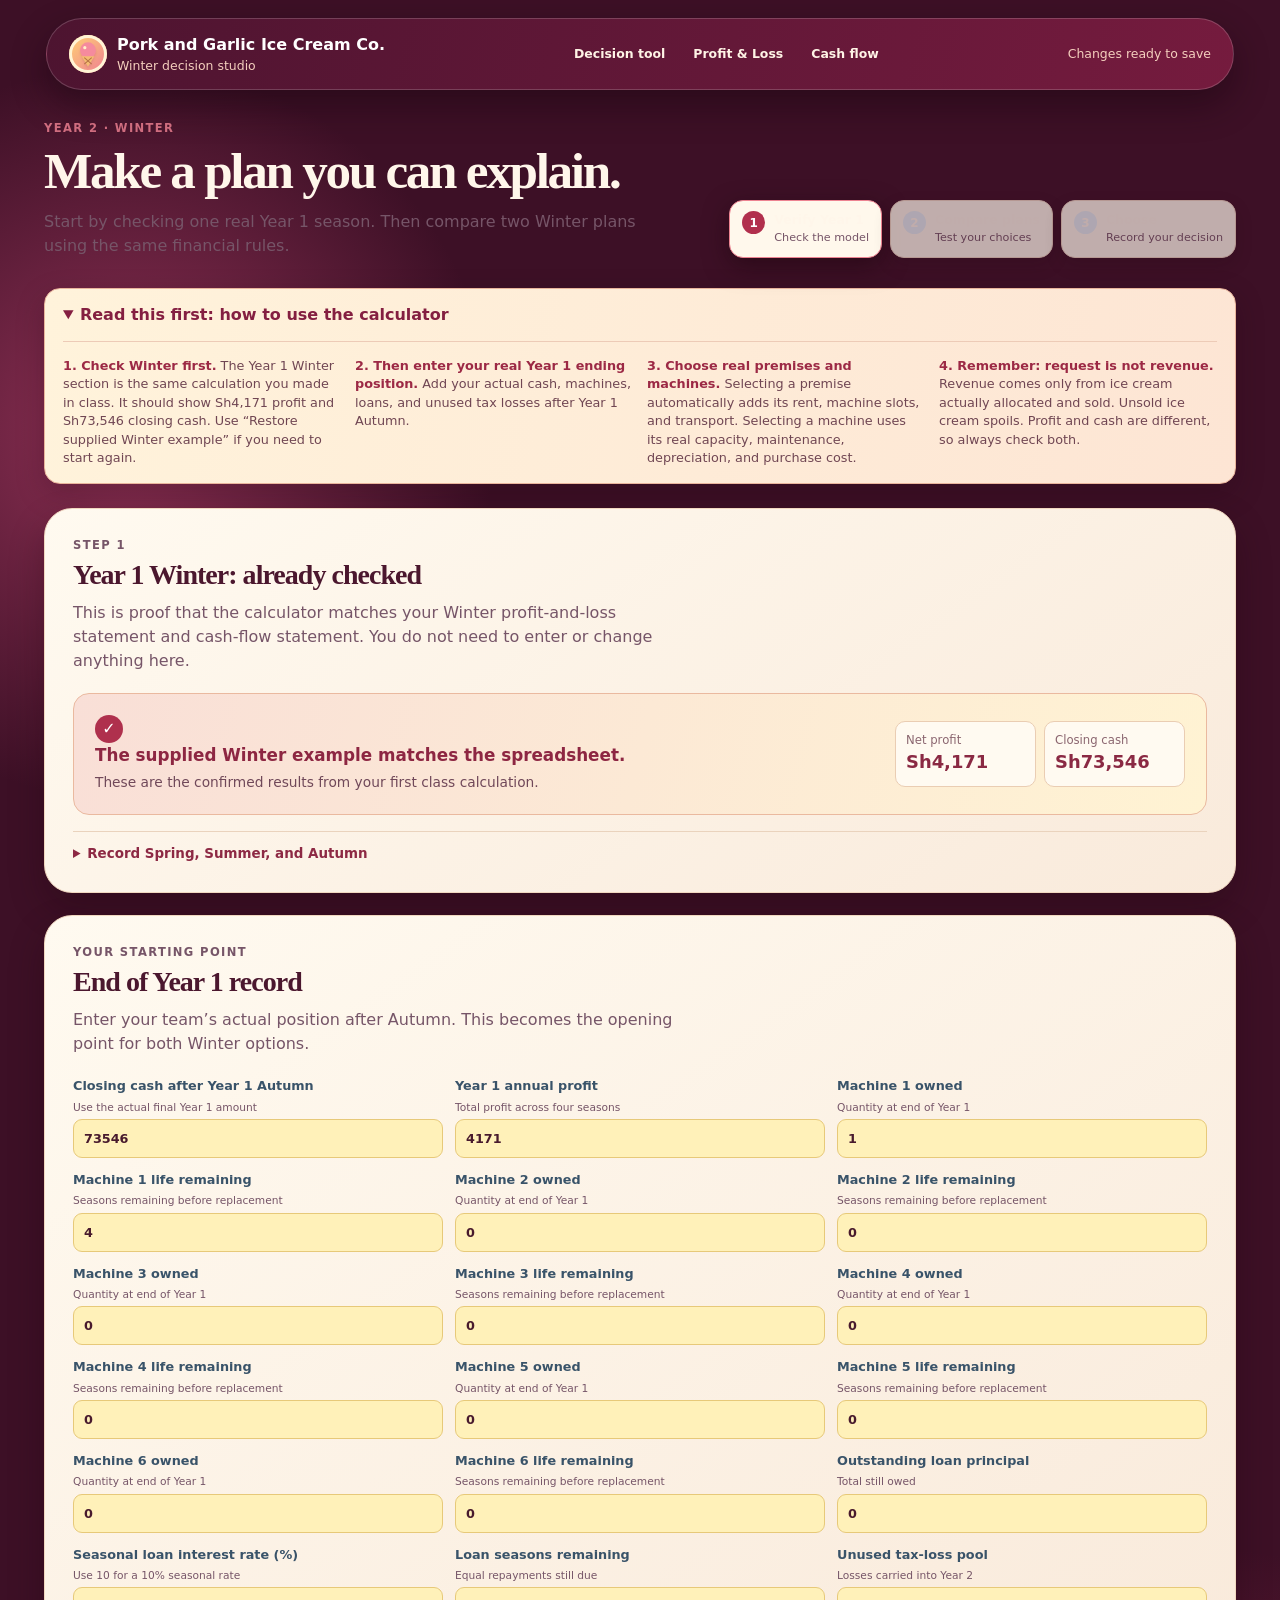
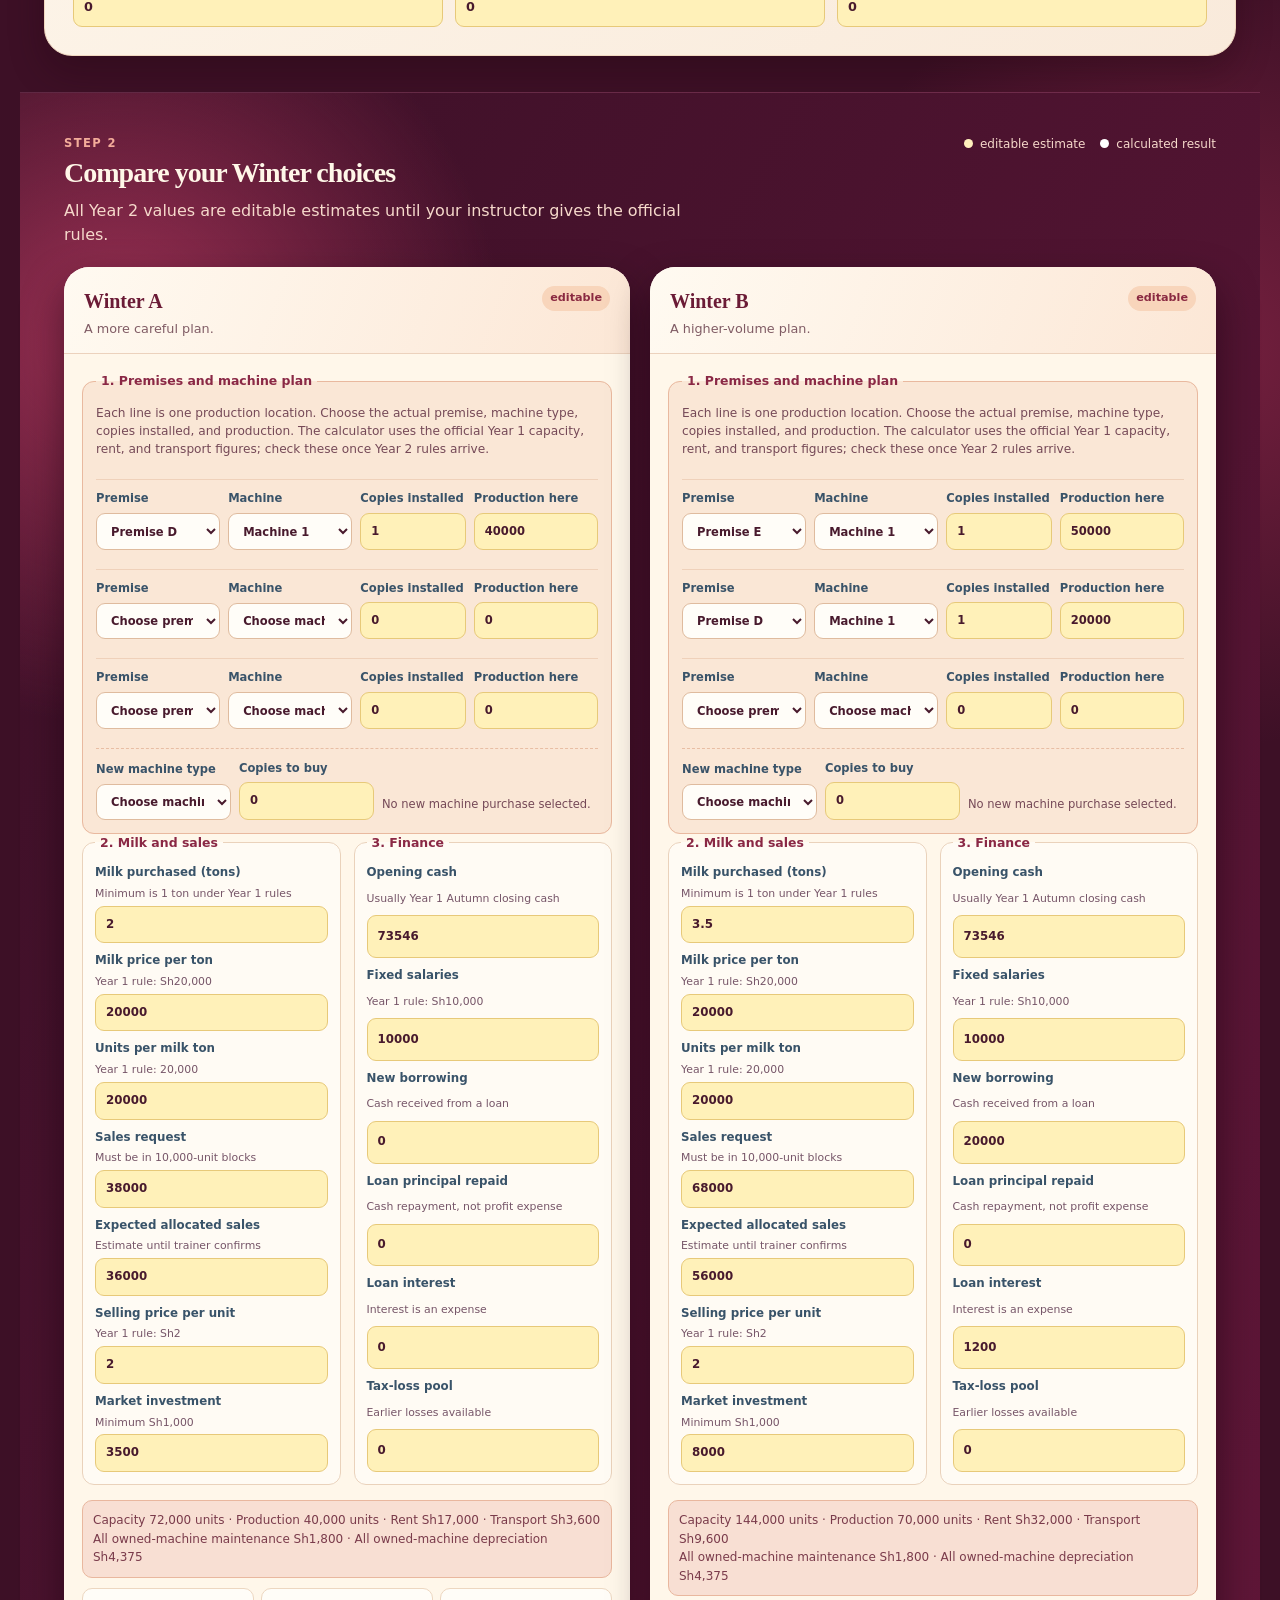
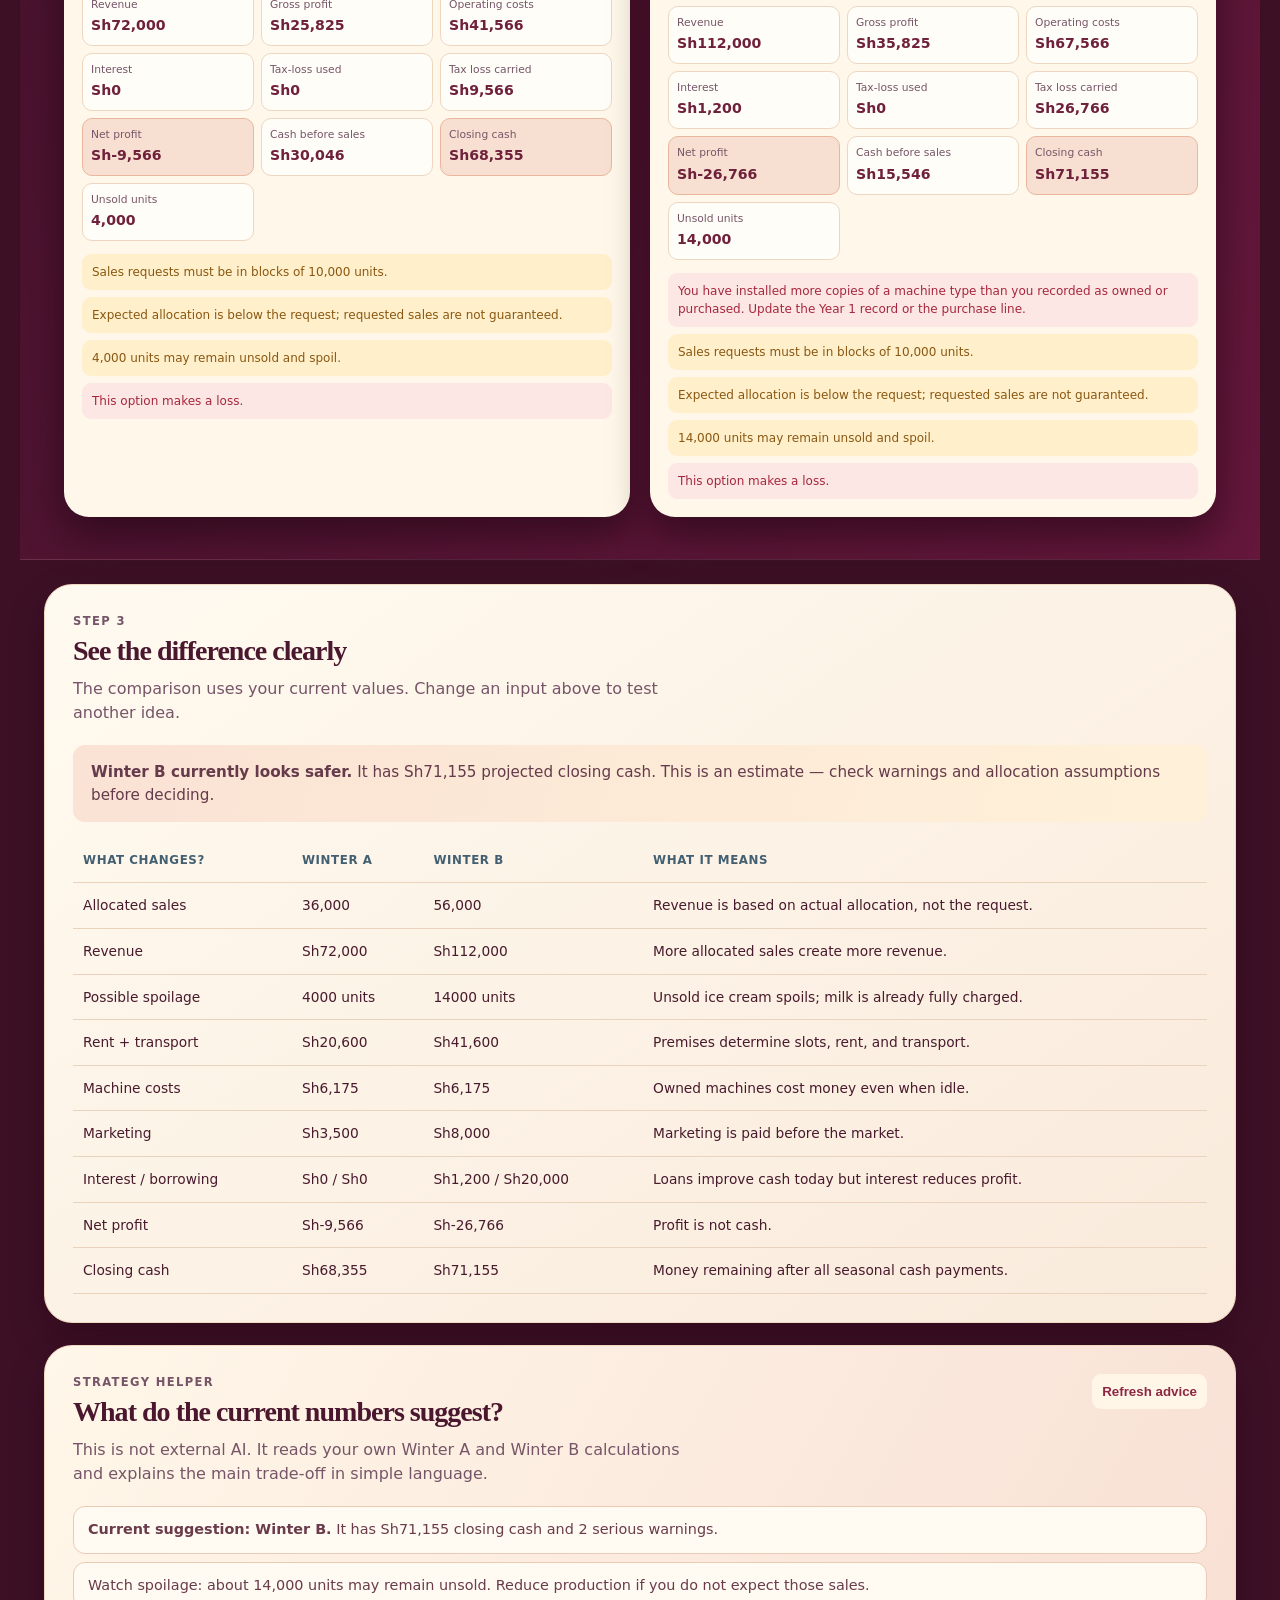
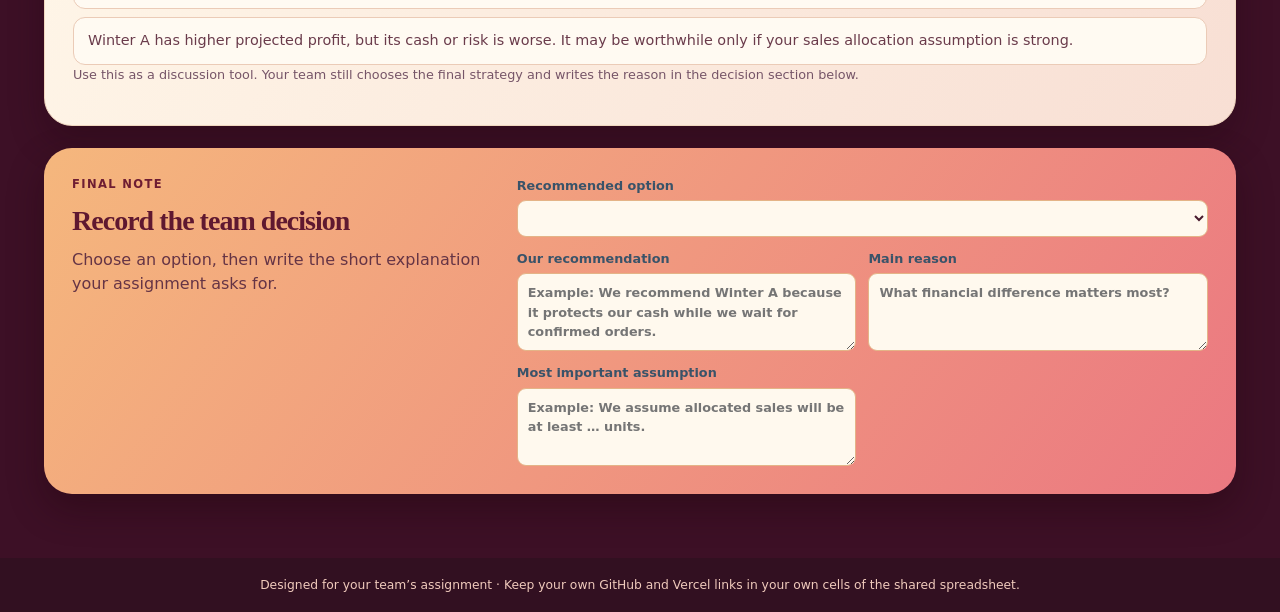
==== commit 2f7f6a75: "Add files via upload" ====
--- a/index.html
+++ b/index.html
@@ -52,12 +52,18 @@
       <div class="table-wrap"><table><thead><tr><th>What changes?</th><th>Winter A</th><th>Winter B</th><th>What it means</th></tr></thead><tbody id="comparisonTable"></tbody></table></div>
     </section>
 
+    <section class="panel strategy-helper" aria-labelledby="helperTitle">
+      <div class="section-heading"><div><p class="eyebrow">STRATEGY HELPER</p><h2 id="helperTitle">What do the current numbers suggest?</h2><p>This is not external AI. It reads your own Winter A and Winter B calculations and explains the main trade-off in simple language.</p></div><button type="button" class="secondary" id="refreshAdvice">Refresh advice</button></div>
+      <div class="advice-output" id="strategyAdvice" aria-live="polite"></div>
+      <p class="helper">Use this as a discussion tool. Your team still chooses the final strategy and writes the reason in the decision section below.</p>
+    </section>
+
     <section class="recommendation" aria-labelledby="recommendationTitle">
       <div><p class="eyebrow">FINAL NOTE</p><h2 id="recommendationTitle">Record the team decision</h2><p>Choose an option, then write the short explanation your assignment asks for.</p></div>
       <div class="recommendation-fields"><label>Recommended option<select id="recommended"><option value="A">Winter A</option><option value="B">Winter B</option></select></label><label>Our recommendation<textarea id="recommendationText" placeholder="Example: We recommend Winter A because it protects our cash while we wait for confirmed orders."></textarea></label><label>Main reason<textarea id="reasonText" placeholder="What financial difference matters most?"></textarea></label><label>Most important assumption<textarea id="assumptionText" placeholder="Example: We assume allocated sales will be at least … units."></textarea></label></div>
     </section>
   </main>
   <footer>Designed for your team’s assignment · Keep your own GitHub and Vercel links in your own cells of the shared spreadsheet.</footer>
-  <script src="app.js?v=20260917-6"></script>
+  <script src="app.js?v=20260917-7"></script>
 </body>
 </html>
--- a/styles.css
+++ b/styles.css
@@ -11,3 +11,4 @@
 .topbar{max-width:1188px;height:auto;min-height:72px;margin:18px auto 0;border:1px solid #ffffff2e;border-radius:999px;background:linear-gradient(105deg,#4d1430,#751b3e);box-shadow:0 15px 35px #18040f77;padding:12px 22px}.brand-mark{background:linear-gradient(135deg,#ffd474,#ef7d92);color:#57122c;border-radius:50%;box-shadow:inset 0 0 0 3px #fff4d5}.brand small,.save-state{color:#f4cfbd}.shell{padding-top:30px}.intro{color:#fff6ea}.intro-copy{color:#f3d8cf}.eyebrow{color:#cf6d7f}.steps li{background:#fff8ec;border-color:#efd8c5;box-shadow:0 7px 18px #20061044}.steps .active{border-color:#ed8391;box-shadow:0 8px 25px #1c050e88}.steps .active span{background:#b12f4d}.panel{background:linear-gradient(145deg,#fffaf0,#f9eadb);border-color:#f1d8c0;box-shadow:0 16px 35px #21071055;border-radius:28px}.section-heading p,.intro-copy{color:var(--muted)}h1{font-family:Georgia,'Times New Roman',serif;letter-spacing:-.045em}h2{font-family:Georgia,'Times New Roman',serif;color:#4b172e}.quick-guide{border-color:#e9b59c;background:linear-gradient(105deg,#fff3db,#fde5d4);box-shadow:0 10px 28px #22071144}.quick-guide summary{color:#841f41}.guide-grid{border-color:#edcbb7}.guide-grid p{color:#704653}.guide-grid b{color:#9c2945}.simple-validation{background:linear-gradient(105deg,#f9dfd7,#fff3d3);border-color:#eab99f}.simple-validation h3{color:#8d2642}.simple-validation p{color:#704859}.check-mark{background:#af304d}.key-results.light div,.season-results div{background:#fffaf1;border-color:#eacdb3;color:#8a2943}.key-results.light small,.season-results small{color:#8b6670}.calculation-details{border-color:#ead3bd}.calculation-details summary{color:#8d2944}.input-card{background:#fff6e9;border-color:#edd9c2}.field-grid input,.scenario input{background:#fff1b9;border-color:#e7c979}.validation-result{background:linear-gradient(145deg,#6f1939,#a12d4b)}.validation-result .small-note{color:#ffe5d3}.secondary{background:#fff6e8;color:#8c2843}.save-button{background:#f5bc87}.strategy-section{background:radial-gradient(circle at 8% 12%,#9d3154 0,transparent 24rem),linear-gradient(120deg,#3b1027,#64173a);border-top:1px solid #ffffff17;border-bottom:1px solid #ffffff17}.on-dark .eyebrow{color:#f3ac9a}.on-dark h2{color:#fff7e8}.on-dark p,.legend{color:#f6d9cb}.scenario{background:#fff7ea;border-radius:25px;box-shadow:0 18px 38px #17040e8c}.scenario-header{background:linear-gradient(110deg,#fffaf1,#fce7d6);border-color:#ecd2bd}.scenario-header h3{font-family:Georgia,'Times New Roman',serif;color:#6b1b36}.scenario-header p{color:#805c65}.pill{background:#f8d5bb;color:#8a2941}.scenario fieldset{border-color:#ead2bb;background:#fffbf4}.scenario legend{color:#8a2845}.setup{background:#fae7d6!important;border-color:#e9b99f!important}.setup-help,.purchase-row p{color:#754957}.setup-row{border-color:#efd1ba}.setup-row select,.purchase-row select{background:#fffdf8;border-color:#dfbb9e}.purchase-row{border-color:#e8bea4}.machine-summary{background:#f8dfd3;border-color:#e9b79e;color:#7a3b4b}.metric{background:#fffdf8;border-color:#edd7c1}.metric strong,.metric b{color:#6f213b}.metric.strong{background:#f7e0d1;border-color:#eab79e}.comparison-summary{background:linear-gradient(105deg,#fae2d4,#fff1d9);color:#653b4b}.recommendation{background:linear-gradient(125deg,#f5b77d,#eb7881);box-shadow:0 15px 35px #25060e77;border-radius:28px}.recommendation .eyebrow{color:#6e1d32}.recommendation h2{color:#5f1830}.recommendation p{color:#653445}.recommendation textarea,.recommendation select{background:#fff9ee;border-color:#e4b487}footer{margin-top:0;background:#321021;color:#f0cabc}.warning.safe{background:#e4f1e8}.warning.caution{background:#fff0cb}.warning.danger{background:#fde7e5}@media(max-width:1240px){.topbar{margin-left:18px;margin-right:18px}}@media(max-width:530px){.topbar{margin:0;border-radius:0}.shell{padding-top:24px}.panel,.recommendation{border-radius:20px}}
 .brand-mark svg{width:34px;height:34px;display:block;filter:drop-shadow(0 2px 1px #741d3b22)}
 .page-nav{display:flex;gap:8px;align-items:center}.page-nav a{color:#fff4e6;text-decoration:none;font-size:.78rem;font-weight:750;padding:8px 10px;border-radius:999px}.page-nav a:hover{background:#ffffff21}@media(max-width:760px){.page-nav{display:none}}
+.strategy-helper{background:linear-gradient(120deg,#fff7e9,#f8dfd4)}.advice-output{display:grid;gap:8px}.advice-output p{margin:0;padding:12px 14px;border-radius:12px;background:#fffaf2;border:1px solid #ebcbb7;color:#6a3b4b;font-size:.9rem}
